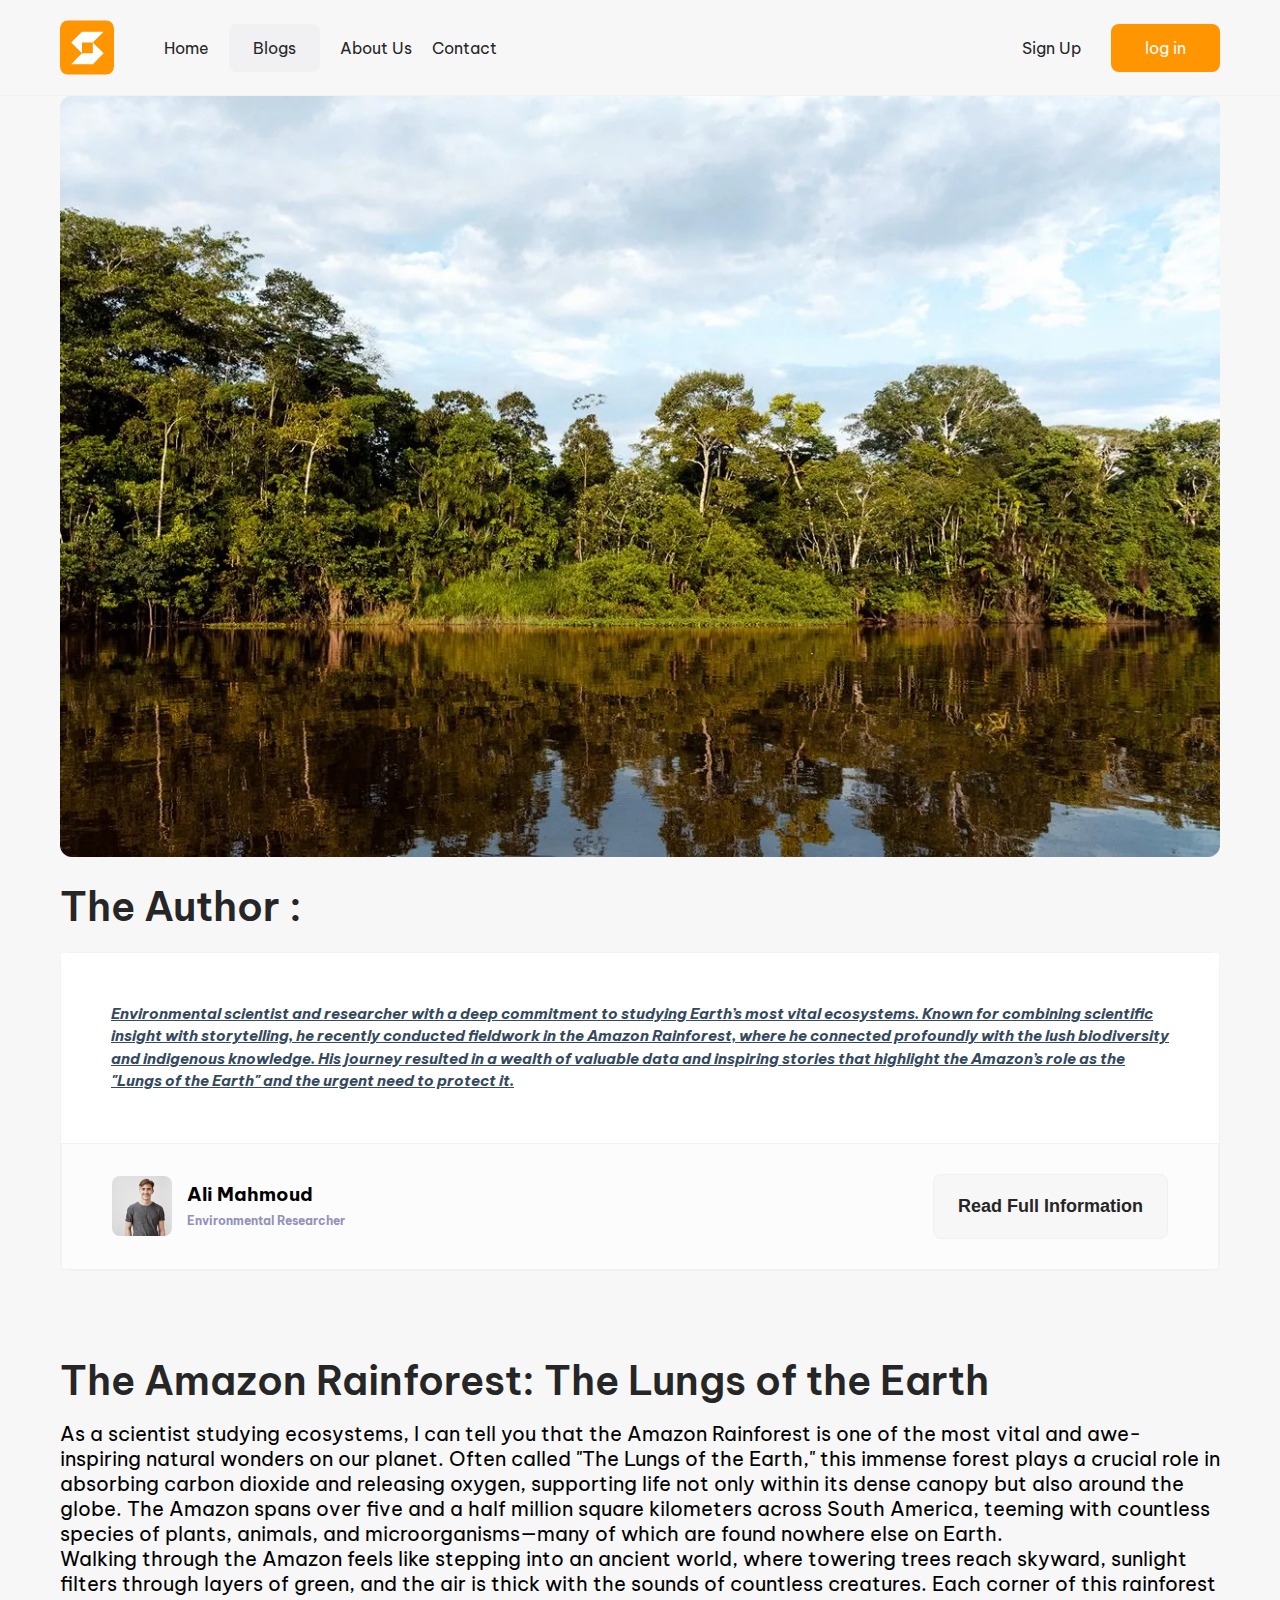
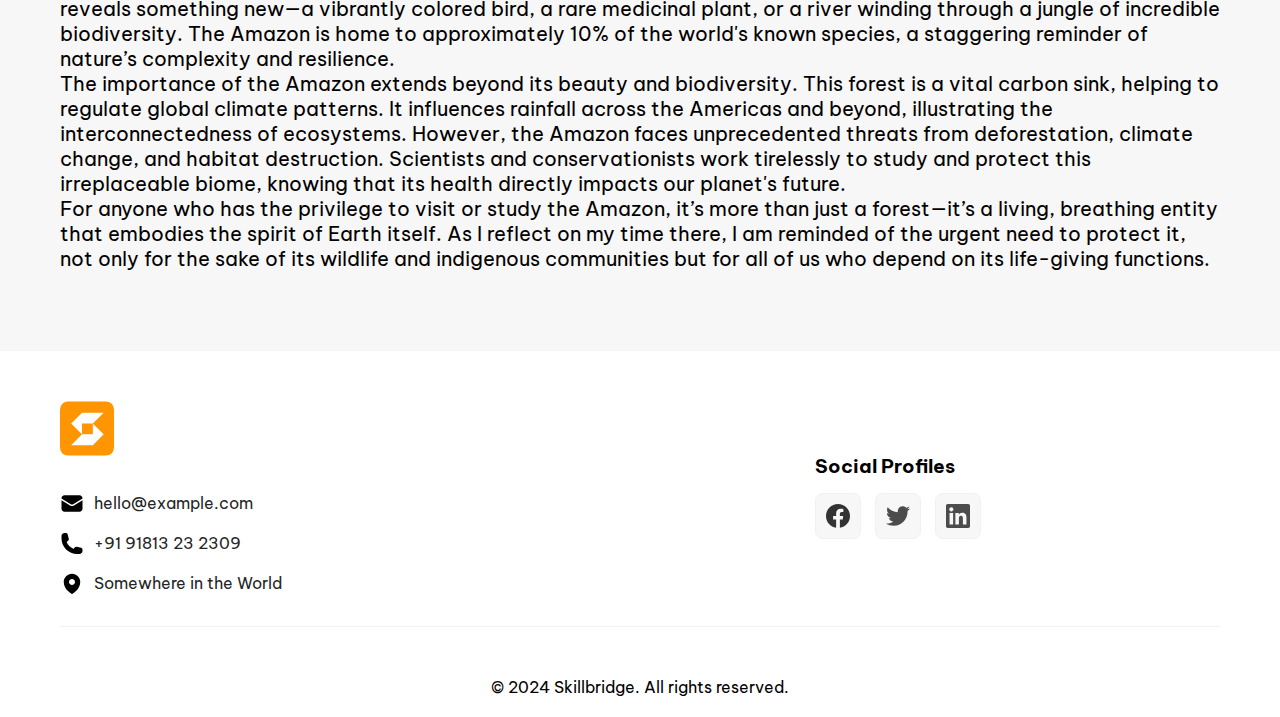
==== assets/Pages/Amazon.html @ 540402ab "first commit" ====
<!DOCTYPE html>
<html lang="en">
  <head>
    <meta charset="UTF-8" />
    <meta name="viewport" content="width=device-width, initial-scale=1.0" />
    <title>Blog</title>
    <link rel="stylesheet" href="/assets/css/main.css" />
  </head>
  <body>
    <header class="header">
      <div class="container">
        <div class="row">
          <div class="header-left">
            <img src="/assets/Images/Logo.svg" alt="logo-img" />
            <nav class="navbar">
              <a href="/index.html">Home</a>
              <a href="#" class="active">Blogs</a>
              <a href="#">About Us</a>
              <a href="#">Contact</a>
            </nav>
          </div>
          <div class="botton">
            <a href="#" class="Sign-Up">Sign Up</a>
            <a href="#" class="log-in">log in</a>
            <svg class="icon-header" xmlns="http://www.w3.org/2000/svg">
              <path
                fill-rule="evenodd"
                clip-rule="evenodd"
                d="M4.25 10.0625C4.25 9.4757 4.7257 9 5.3125 9H28.6875C29.2743 9 29.75 9.4757 29.75 10.0625C29.75 10.6493 29.2743 11.125 28.6875 11.125H5.3125C4.7257 11.125 4.25 10.6493 4.25 10.0625ZM4.25 17.5C4.25 16.9132 4.7257 16.4375 5.3125 16.4375H28.6875C29.2743 16.4375 29.75 16.9132 29.75 17.5C29.75 18.0868 29.2743 18.5625 28.6875 18.5625H5.3125C4.7257 18.5625 4.25 18.0868 4.25 17.5ZM15.9375 24.9375C15.9375 24.3507 16.4132 23.875 17 23.875H28.6875C29.2743 23.875 29.75 24.3507 29.75 24.9375C29.75 25.5243 29.2743 26 28.6875 26H17C16.4132 26 15.9375 25.5243 15.9375 24.9375Z"
              />
            </svg>
          </div>
        </div>
      </div>
    </header>
    <main>
      <section class="img-Blog">
        <div class="container">
          <div class="Blog-img">
            <img
              class="img"
              src="/assets/Images/Blogs-img-DetailsPage/2.webp"
              alt="hero-imf"
            />
          </div>
        </div>
      </section>
      <section class="Authors">
        <div class="container">
          <div class="row">
            <h2 class="Authors-h2">The Author :</h2>
            <div class="Author-area">
              <div class="Author">
                <div class="Author-text">
                  <p>
                    Environmental scientist and researcher with a deep
                    commitment to studying Earth’s most vital ecosystems. Known
                    for combining scientific insight with storytelling, he
                    recently conducted fieldwork in the Amazon Rainforest, where
                    he connected profoundly with the lush biodiversity and
                    indigenous knowledge. His journey resulted in a wealth of
                    valuable data and inspiring stories that highlight the
                    Amazon’s role as the "Lungs of the Earth" and the urgent
                    need to protect it.
                  </p>
                </div>
                <div class="Author-user-area">
                  <div class="Author-user-Info">
                    <img
                      src="/assets/Images/Author-img/user2.png"
                      alt="Author-img"
                    />
                    <h3>
                      Ali Mahmoud <br />
                      <span>Environmental Researcher</span>
                    </h3>
                  </div>
                  <button type="button">Read Full Information</button>
                </div>
              </div>
            </div>
          </div>
        </div>
      </section>
      <section class="Main-paragraph">
        <div class="container">
          <div class="paragraph-main">
            <h2>The Amazon Rainforest: The Lungs of the Earth</h2>
            <p>
              As a scientist studying ecosystems, I can tell you that the Amazon
              Rainforest is one of the most vital and awe-inspiring natural
              wonders on our planet. Often called "The Lungs of the Earth," this
              immense forest plays a crucial role in absorbing carbon dioxide
              and releasing oxygen, supporting life not only within its dense
              canopy but also around the globe. The Amazon spans over five and a
              half million square kilometers across South America, teeming with
              countless species of plants, animals, and microorganisms—many of
              which are found nowhere else on Earth.
              <br />
              Walking through the Amazon feels like stepping into an ancient
              world, where towering trees reach skyward, sunlight filters
              through layers of green, and the air is thick with the sounds of
              countless creatures. Each corner of this rainforest reveals
              something new—a vibrantly colored bird, a rare medicinal plant, or
              a river winding through a jungle of incredible biodiversity. The
              Amazon is home to approximately 10% of the world's known species,
              a staggering reminder of nature’s complexity and resilience.
              <br />
              The importance of the Amazon extends beyond its beauty and
              biodiversity. This forest is a vital carbon sink, helping to
              regulate global climate patterns. It influences rainfall across
              the Americas and beyond, illustrating the interconnectedness of
              ecosystems. However, the Amazon faces unprecedented threats from
              deforestation, climate change, and habitat destruction. Scientists
              and conservationists work tirelessly to study and protect this
              irreplaceable biome, knowing that its health directly impacts our
              planet's future.
              <br />
              For anyone who has the privilege to visit or study the Amazon,
              it’s more than just a forest—it’s a living, breathing entity that
              embodies the spirit of Earth itself. As I reflect on my time
              there, I am reminded of the urgent need to protect it, not only
              for the sake of its wildlife and indigenous communities but for
              all of us who depend on its life-giving functions.
            </p>
          </div>
        </div>
      </section>
    </main>
    <footer class="footer">
      <div class="container">
        <div class="footer-main">
          <div class="row">
            <div class="footer-left">
              <img src="/assets/Images/Logo.svg" alt="logo-img" />
              <div class="Contact-lnfo">
                <div class="Contact-lnfo-data">
                  <svg class="icon-mail" xmlns="http://www.w3.org/2000/svg">
                    <path
                      d="M1.5 9.1691V17.75C1.5 19.4069 2.84315 20.75 4.5 20.75H19.5C21.1569 20.75 22.5 19.4069 22.5 17.75V9.1691L13.5723 14.6631C12.6081 15.2564 11.3919 15.2564 10.4277 14.6631L1.5 9.1691Z"
                    />
                    <path
                      d="M22.5 7.40783V7.25C22.5 5.59315 21.1569 4.25 19.5 4.25H4.5C2.84315 4.25 1.5 5.59315 1.5 7.25V7.40783L11.2139 13.3856C11.696 13.6823 12.304 13.6823 12.7861 13.3856L22.5 7.40783Z"
                    />
                  </svg>
                  <span>hello@example.com</span>
                </div>
                <div class="Contact-lnfo-data">
                  <svg class="icon-phone" xmlns="http://www.w3.org/2000/svg">
                    <path
                      fill-rule="evenodd"
                      clip-rule="evenodd"
                      d="M1.5 5C1.5 3.34315 2.84315 2 4.5 2H5.87163C6.732 2 7.48197 2.58556 7.69064 3.42025L8.79644 7.84343C8.97941 8.5753 8.70594 9.34555 8.10242 9.79818L6.8088 10.7684C6.67447 10.8691 6.64527 11.0167 6.683 11.1197C7.81851 14.2195 10.2805 16.6815 13.3803 17.817C13.4833 17.8547 13.6309 17.8255 13.7316 17.6912L14.7018 16.3976C15.1545 15.7941 15.9247 15.5206 16.6566 15.7036L21.0798 16.8094C21.9144 17.018 22.5 17.768 22.5 18.6284V20C22.5 21.6569 21.1569 23 19.5 23H17.25C8.55151 23 1.5 15.9485 1.5 7.25V5Z"
                    />
                  </svg>
                  <span>+91 91813 23 2309</span>
                </div>
                <div class="Contact-lnfo-data">
                  <svg class="icon-location" xmlns="http://www.w3.org/2000/svg">
                    <path
                      fill-rule="evenodd"
                      clip-rule="evenodd"
                      d="M11.5397 22.851C11.57 22.8685 11.5937 22.8821 11.6105 22.8915L11.6384 22.9071C11.8613 23.0294 12.1378 23.0285 12.3608 22.9075L12.3895 22.8915C12.4063 22.8821 12.43 22.8685 12.4603 22.851C12.5207 22.816 12.607 22.765 12.7155 22.6982C12.9325 22.5646 13.2388 22.3676 13.6046 22.1091C14.3351 21.5931 15.3097 20.8274 16.2865 19.8273C18.2307 17.8368 20.25 14.8462 20.25 11C20.25 6.44365 16.5563 2.75 12 2.75C7.44365 2.75 3.75 6.44365 3.75 11C3.75 14.8462 5.76932 17.8368 7.71346 19.8273C8.69025 20.8274 9.66491 21.5931 10.3954 22.1091C10.7612 22.3676 11.0675 22.5646 11.2845 22.6982C11.393 22.765 11.4793 22.816 11.5397 22.851ZM12 14C13.6569 14 15 12.6569 15 11C15 9.34315 13.6569 8 12 8C10.3431 8 9 9.34315 9 11C9 12.6569 10.3431 14 12 14Z"
                    />
                  </svg>
                  <span>Somewhere in the World</span>
                </div>
              </div>
            </div>
            <div class="footer-right">
              <div class="footer-right-item">
                <h3>Social Profiles</h3>
                <nav class="svgs">
                  <a href="https://www.facebook.com/" target="_blank">
                    <svg
                      class="icon-facebook"
                      xmlns="http://www.w3.org/2000/svg"
                    >
                      <g clip-path="url(#clip0_1_496)">
                        <path
                          d="M24 12C24 5.37258 18.6274 0 12 0C5.37258 0 0 5.37258 0 12C0 17.9895 4.3882 22.954 10.125 23.8542V15.4687H7.07812V12H10.125V9.35625C10.125 6.34875 11.9166 4.6875 14.6576 4.6875C15.9701 4.6875 17.3438 4.92187 17.3438 4.92187V7.875H15.8306C14.34 7.875 13.875 8.80008 13.875 9.75V12H17.2031L16.6711 15.4687H13.875V23.8542C19.6118 22.954 24 17.9895 24 12Z"
                          fill="#333333"
                        />
                      </g>
                    </svg>
                  </a>
                  <a href="https://www.twitter.com/" target="_blank">
                    <svg
                      class="icon-twitter"
                      xmlns="http://www.w3.org/2000/svg"
                    >
                      <g clip-path="url(#clip0_1_499)">
                        <path
                          d="M7.55016 21.75C16.6045 21.75 21.5583 14.2467 21.5583 7.74186C21.5583 7.53092 21.5536 7.3153 21.5442 7.10436C22.5079 6.40746 23.3395 5.54425 24 4.5553C23.1025 4.9546 22.1496 5.21538 21.1739 5.32874C22.2013 4.71291 22.9705 3.74547 23.3391 2.60577C22.3726 3.17856 21.3156 3.58261 20.2134 3.80061C19.4708 3.01156 18.489 2.48912 17.4197 2.31405C16.3504 2.13899 15.2532 2.32105 14.2977 2.8321C13.3423 3.34314 12.5818 4.15471 12.1338 5.14131C11.6859 6.12792 11.5754 7.23462 11.8195 8.2903C9.86249 8.19209 7.94794 7.6837 6.19998 6.7981C4.45203 5.91249 2.90969 4.66944 1.67297 3.14952C1.0444 4.23324 0.852057 5.51565 1.13503 6.73609C1.418 7.95654 2.15506 9.02345 3.19641 9.71999C2.41463 9.69517 1.64998 9.48468 0.965625 9.10592V9.16686C0.964925 10.3041 1.3581 11.4066 2.07831 12.2868C2.79852 13.167 3.80132 13.7706 4.91625 13.995C4.19206 14.1931 3.43198 14.222 2.69484 14.0794C3.00945 15.0574 3.62157 15.9129 4.44577 16.5263C5.26997 17.1398 6.26512 17.4806 7.29234 17.5012C5.54842 18.8711 3.39417 19.6141 1.17656 19.6106C0.783287 19.61 0.390399 19.5859 0 19.5384C2.25286 20.9837 4.87353 21.7514 7.55016 21.75Z"
                        />
                      </g>
                    </svg>
                  </a>
                  <a href="https://www.linkedin.com/" target="_blank">
                    <svg
                      class="icon-linkedin"
                      xmlns="http://www.w3.org/2000/svg"
                    >
                      <g clip-path="url(#clip0_1_502)">
                        <path
                          d="M22.2234 0H1.77187C0.792187 0 0 0.773438 0 1.72969V22.2656C0 23.2219 0.792187 24 1.77187 24H22.2234C23.2031 24 24 23.2219 24 22.2703V1.72969C24 0.773438 23.2031 0 22.2234 0ZM7.12031 20.4516H3.55781V8.99531H7.12031V20.4516ZM5.33906 7.43438C4.19531 7.43438 3.27188 6.51094 3.27188 5.37187C3.27188 4.23281 4.19531 3.30937 5.33906 3.30937C6.47813 3.30937 7.40156 4.23281 7.40156 5.37187C7.40156 6.50625 6.47813 7.43438 5.33906 7.43438ZM20.4516 20.4516H16.8937V14.8828C16.8937 13.5562 16.8703 11.8453 15.0422 11.8453C13.1906 11.8453 12.9094 13.2937 12.9094 14.7891V20.4516H9.35625V8.99531H12.7687V10.5609H12.8156C13.2891 9.66094 14.4516 8.70938 16.1813 8.70938C19.7859 8.70938 20.4516 11.0813 20.4516 14.1656V20.4516Z"
                        />
                      </g>
                    </svg>
                  </a>
                </nav>
              </div>
            </div>
          </div>
        </div>
        <span class="rights">© 2024 Skillbridge. All rights reserved.</span>
      </div>
    </footer>
  </body>
</html>
---- assets/css/main.css ----
@import url(layout.css);
@import url(homePage.css);
@import url(blog-postPage.css);
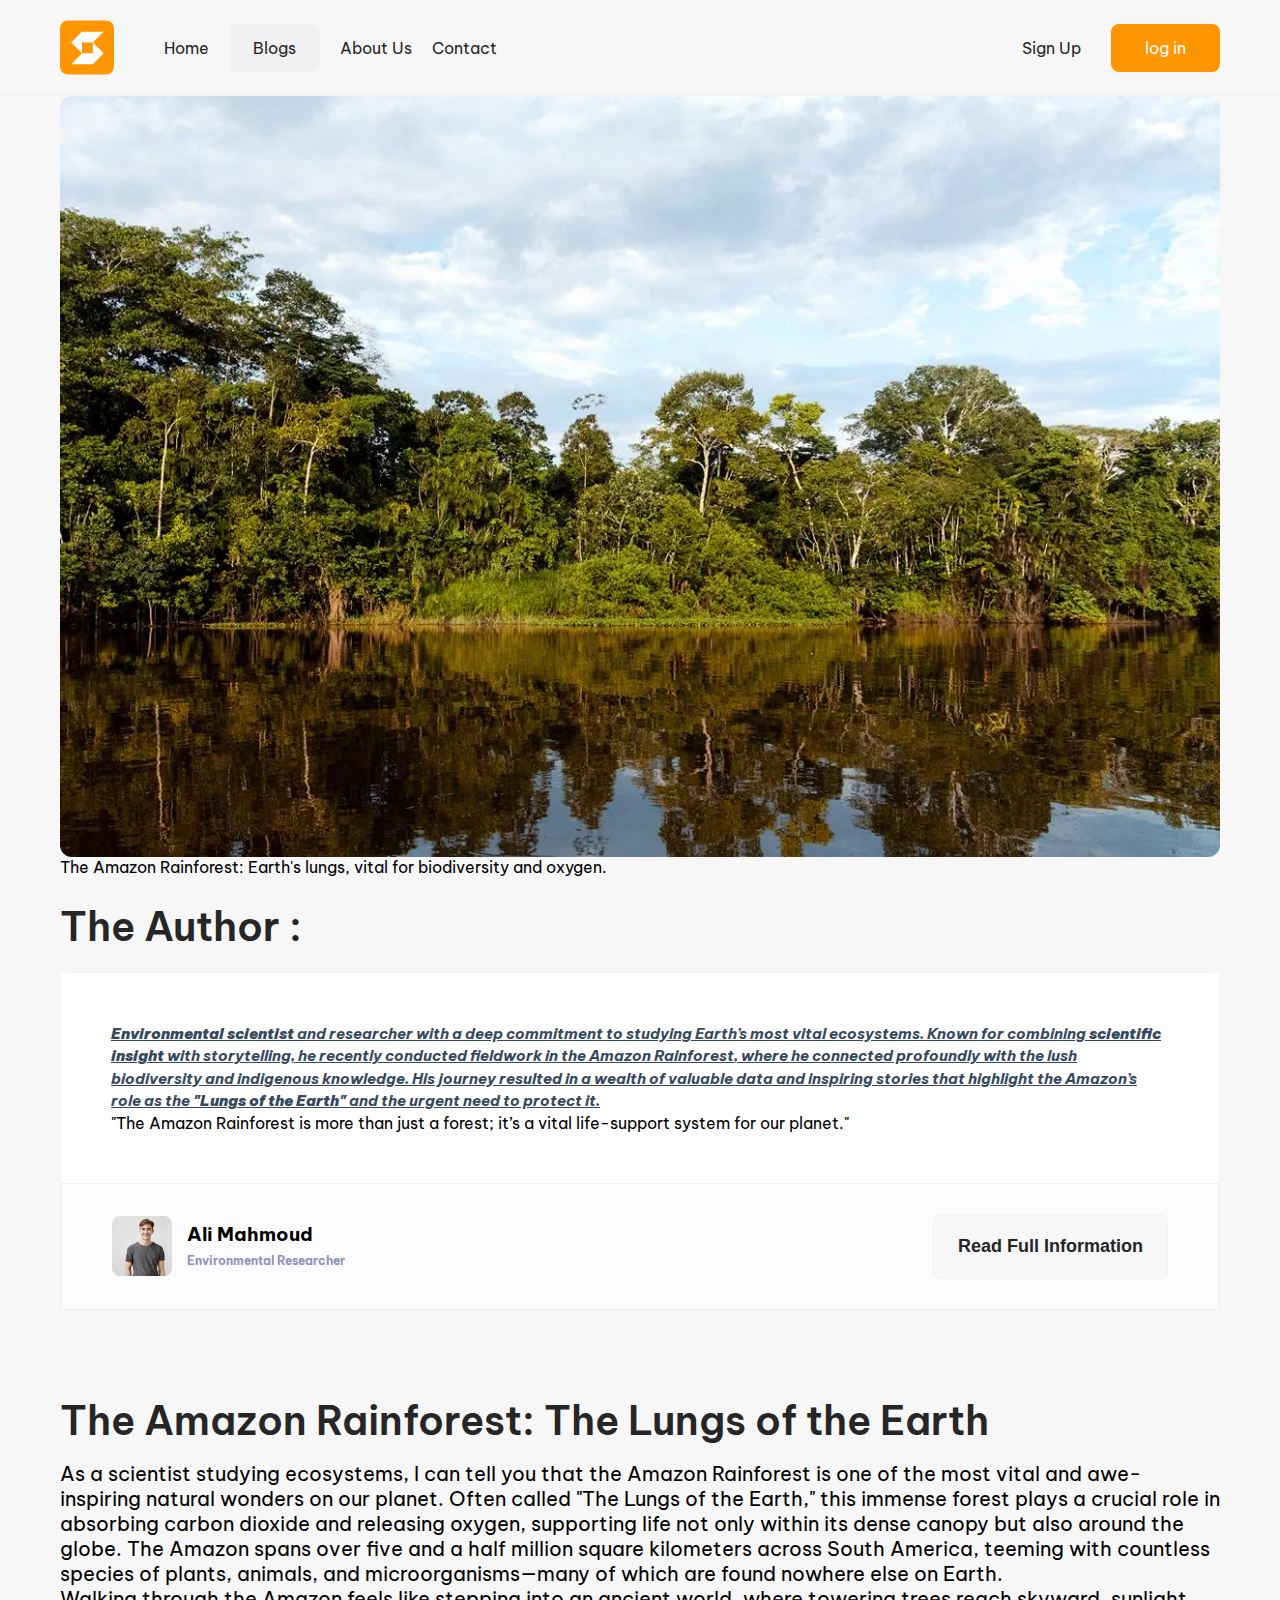
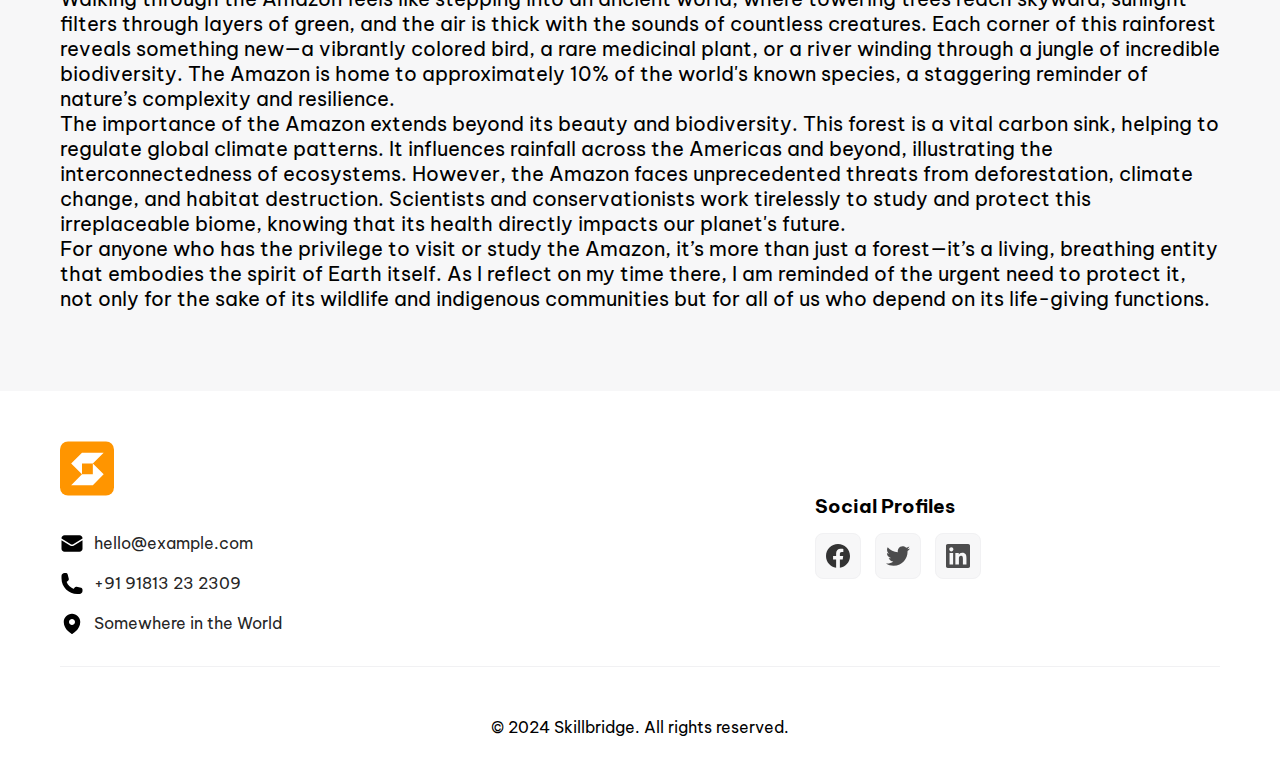
==== commit 7298e2b5: "third commit" ====
--- a/assets/Pages/Amazon.html
+++ b/assets/Pages/Amazon.html
@@ -1,220 +1,199 @@
 <!DOCTYPE html>
 <html lang="en">
-  <head>
-    <meta charset="UTF-8" />
-    <meta name="viewport" content="width=device-width, initial-scale=1.0" />
-    <title>Blog</title>
-    <link rel="stylesheet" href="/assets/css/main.css" />
-  </head>
-  <body>
-    <header class="header">
+<head>
+  <meta charset="UTF-8" />
+  <meta name="viewport" content="width=device-width, initial-scale=1.0" />
+  <title>Blog</title>
+  <link rel="stylesheet" href="../css/main.css" />
+</head>
+<body>
+  <header class="header">
+    <div class="container">
+      <div class="row">
+        <div class="header-left">
+          <img src="../Images/Logo.svg" alt="logo-img" />
+          <nav class="navbar">
+            <a href="../../index.html">Home</a>
+            <a href="#" class="active">Blogs</a>
+            <a href="#">About Us</a>
+            <a href="#">Contact</a>
+          </nav>
+        </div>
+        <div class="botton">
+          <a href="#" class="Sign-Up">Sign Up</a>
+          <a href="#" class="log-in">log in</a>
+          <svg class="icon-header" xmlns="http://www.w3.org/2000/svg">
+            <path fill-rule="evenodd" clip-rule="evenodd"
+              d="M4.25 10.0625C4.25 9.4757 4.7257 9 5.3125 9H28.6875C29.2743 9 29.75 9.4757 29.75 10.0625C29.75 10.6493 29.2743 11.125 28.6875 11.125H5.3125C4.7257 11.125 4.25 10.6493 4.25 10.0625ZM4.25 17.5C4.25 16.9132 4.7257 16.4375 5.3125 16.4375H28.6875C29.2743 16.4375 29.75 16.9132 29.75 17.5C29.75 18.0868 29.2743 18.5625 28.6875 18.5625H5.3125C4.7257 18.5625 4.25 18.0868 4.25 17.5ZM15.9375 24.9375C15.9375 24.3507 16.4132 23.875 17 23.875H28.6875C29.2743 23.875 29.75 24.3507 29.75 24.9375C29.75 25.5243 29.2743 26 28.6875 26H17C16.4132 26 15.9375 25.5243 15.9375 24.9375Z" />
+          </svg>
+        </div>
+      </div>
+    </div>
+  </header>
+  <main>
+    <section class="img-Blog">
+      <div class="container">
+        <figure class="Blog-img">
+          <img class="img" src="../Images/Blogs-img-DetailsPage/2.webp" alt="hero image" />
+          <figcaption>
+            The Amazon Rainforest: Earth's lungs, vital for biodiversity and
+            oxygen.
+          </figcaption>
+        </figure>
+      </div>
+    </section>
+    <section class="Authors">
       <div class="container">
         <div class="row">
-          <div class="header-left">
-            <img src="/assets/Images/Logo.svg" alt="logo-img" />
-            <nav class="navbar">
-              <a href="/index.html">Home</a>
-              <a href="#" class="active">Blogs</a>
-              <a href="#">About Us</a>
-              <a href="#">Contact</a>
-            </nav>
-          </div>
-          <div class="botton">
-            <a href="#" class="Sign-Up">Sign Up</a>
-            <a href="#" class="log-in">log in</a>
-            <svg class="icon-header" xmlns="http://www.w3.org/2000/svg">
-              <path
-                fill-rule="evenodd"
-                clip-rule="evenodd"
-                d="M4.25 10.0625C4.25 9.4757 4.7257 9 5.3125 9H28.6875C29.2743 9 29.75 9.4757 29.75 10.0625C29.75 10.6493 29.2743 11.125 28.6875 11.125H5.3125C4.7257 11.125 4.25 10.6493 4.25 10.0625ZM4.25 17.5C4.25 16.9132 4.7257 16.4375 5.3125 16.4375H28.6875C29.2743 16.4375 29.75 16.9132 29.75 17.5C29.75 18.0868 29.2743 18.5625 28.6875 18.5625H5.3125C4.7257 18.5625 4.25 18.0868 4.25 17.5ZM15.9375 24.9375C15.9375 24.3507 16.4132 23.875 17 23.875H28.6875C29.2743 23.875 29.75 24.3507 29.75 24.9375C29.75 25.5243 29.2743 26 28.6875 26H17C16.4132 26 15.9375 25.5243 15.9375 24.9375Z"
-              />
-            </svg>
-          </div>
-        </div>
-      </div>
-    </header>
-    <main>
-      <section class="img-Blog">
-        <div class="container">
-          <div class="Blog-img">
-            <img
-              class="img"
-              src="/assets/Images/Blogs-img-DetailsPage/2.webp"
-              alt="hero-imf"
-            />
-          </div>
-        </div>
-      </section>
-      <section class="Authors">
-        <div class="container">
-          <div class="row">
-            <h2 class="Authors-h2">The Author :</h2>
-            <div class="Author-area">
-              <div class="Author">
-                <div class="Author-text">
-                  <p>
-                    Environmental scientist and researcher with a deep
-                    commitment to studying Earth’s most vital ecosystems. Known
-                    for combining scientific insight with storytelling, he
-                    recently conducted fieldwork in the Amazon Rainforest, where
-                    he connected profoundly with the lush biodiversity and
-                    indigenous knowledge. His journey resulted in a wealth of
-                    valuable data and inspiring stories that highlight the
-                    Amazon’s role as the "Lungs of the Earth" and the urgent
-                    need to protect it.
-                  </p>
+          <h2 class="Authors-h2">The Author :</h2>
+          <div class="Author-area">
+            <div class="Author">
+              <div class="Author-text">
+                <p>
+                  <b>Environmental scientist</b> and <em>researcher</em> with
+                  a deep commitment to studying Earth’s most
+                  <u>vital ecosystems</u>. Known for combining
+                  <b>scientific insight</b> with storytelling, he recently
+                  conducted fieldwork in the <u>Amazon Rainforest</u>, where
+                  he connected profoundly with the lush biodiversity and
+                  indigenous knowledge. His journey resulted in a wealth of
+                  valuable data and inspiring stories that highlight the
+                  Amazon’s role as the <b>"Lungs of the Earth"</b> and the
+                  <em>urgent need to protect it</em>.
+                </p>
+                <blockquote>
+                  "The Amazon Rainforest is more than just a forest; it’s a
+                  vital life-support system for our planet."
+                </blockquote>
+              </div>
+              <div class="Author-user-area">
+                <div class="Author-user-Info">
+                  <img src="../Images/Author-img/user2.png" alt="Author-img" />
+                  <h3>
+                    Ali Mahmoud <br />
+                    <span>Environmental Researcher</span>
+                  </h3>
                 </div>
-                <div class="Author-user-area">
-                  <div class="Author-user-Info">
-                    <img
-                      src="/assets/Images/Author-img/user2.png"
-                      alt="Author-img"
-                    />
-                    <h3>
-                      Ali Mahmoud <br />
-                      <span>Environmental Researcher</span>
-                    </h3>
-                  </div>
-                  <button type="button">Read Full Information</button>
-                </div>
+                <button type="button">Read Full Information</button>
               </div>
             </div>
           </div>
         </div>
-      </section>
-      <section class="Main-paragraph">
-        <div class="container">
-          <div class="paragraph-main">
-            <h2>The Amazon Rainforest: The Lungs of the Earth</h2>
-            <p>
-              As a scientist studying ecosystems, I can tell you that the Amazon
-              Rainforest is one of the most vital and awe-inspiring natural
-              wonders on our planet. Often called "The Lungs of the Earth," this
-              immense forest plays a crucial role in absorbing carbon dioxide
-              and releasing oxygen, supporting life not only within its dense
-              canopy but also around the globe. The Amazon spans over five and a
-              half million square kilometers across South America, teeming with
-              countless species of plants, animals, and microorganisms—many of
-              which are found nowhere else on Earth.
-              <br />
-              Walking through the Amazon feels like stepping into an ancient
-              world, where towering trees reach skyward, sunlight filters
-              through layers of green, and the air is thick with the sounds of
-              countless creatures. Each corner of this rainforest reveals
-              something new—a vibrantly colored bird, a rare medicinal plant, or
-              a river winding through a jungle of incredible biodiversity. The
-              Amazon is home to approximately 10% of the world's known species,
-              a staggering reminder of nature’s complexity and resilience.
-              <br />
-              The importance of the Amazon extends beyond its beauty and
-              biodiversity. This forest is a vital carbon sink, helping to
-              regulate global climate patterns. It influences rainfall across
-              the Americas and beyond, illustrating the interconnectedness of
-              ecosystems. However, the Amazon faces unprecedented threats from
-              deforestation, climate change, and habitat destruction. Scientists
-              and conservationists work tirelessly to study and protect this
-              irreplaceable biome, knowing that its health directly impacts our
-              planet's future.
-              <br />
-              For anyone who has the privilege to visit or study the Amazon,
-              it’s more than just a forest—it’s a living, breathing entity that
-              embodies the spirit of Earth itself. As I reflect on my time
-              there, I am reminded of the urgent need to protect it, not only
-              for the sake of its wildlife and indigenous communities but for
-              all of us who depend on its life-giving functions.
-            </p>
-          </div>
+      </div>
+    </section>
+    <section class="Main-paragraph">
+      <div class="container">
+        <div class="paragraph-main">
+          <h2>The Amazon Rainforest: The Lungs of the Earth</h2>
+          <p>
+            As a scientist studying ecosystems, I can tell you that the Amazon
+            Rainforest is one of the most vital and awe-inspiring natural
+            wonders on our planet. Often called "The Lungs of the Earth," this
+            immense forest plays a crucial role in absorbing carbon dioxide
+            and releasing oxygen, supporting life not only within its dense
+            canopy but also around the globe. The Amazon spans over five and a
+            half million square kilometers across South America, teeming with
+            countless species of plants, animals, and microorganisms—many of
+            which are found nowhere else on Earth.
+            <br />
+            Walking through the Amazon feels like stepping into an ancient
+            world, where towering trees reach skyward, sunlight filters
+            through layers of green, and the air is thick with the sounds of
+            countless creatures. Each corner of this rainforest reveals
+            something new—a vibrantly colored bird, a rare medicinal plant, or
+            a river winding through a jungle of incredible biodiversity. The
+            Amazon is home to approximately 10% of the world's known species,
+            a staggering reminder of nature’s complexity and resilience.
+            <br />
+            The importance of the Amazon extends beyond its beauty and
+            biodiversity. This forest is a vital carbon sink, helping to
+            regulate global climate patterns. It influences rainfall across
+            the Americas and beyond, illustrating the interconnectedness of
+            ecosystems. However, the Amazon faces unprecedented threats from
+            deforestation, climate change, and habitat destruction. Scientists
+            and conservationists work tirelessly to study and protect this
+            irreplaceable biome, knowing that its health directly impacts our
+            planet's future.
+            <br />
+            For anyone who has the privilege to visit or study the Amazon,
+            it’s more than just a forest—it’s a living, breathing entity that
+            embodies the spirit of Earth itself. As I reflect on my time
+            there, I am reminded of the urgent need to protect it, not only
+            for the sake of its wildlife and indigenous communities but for
+            all of us who depend on its life-giving functions.
+          </p>
         </div>
-      </section>
-    </main>
-    <footer class="footer">
-      <div class="container">
-        <div class="footer-main">
-          <div class="row">
-            <div class="footer-left">
-              <img src="/assets/Images/Logo.svg" alt="logo-img" />
-              <div class="Contact-lnfo">
-                <div class="Contact-lnfo-data">
-                  <svg class="icon-mail" xmlns="http://www.w3.org/2000/svg">
-                    <path
-                      d="M1.5 9.1691V17.75C1.5 19.4069 2.84315 20.75 4.5 20.75H19.5C21.1569 20.75 22.5 19.4069 22.5 17.75V9.1691L13.5723 14.6631C12.6081 15.2564 11.3919 15.2564 10.4277 14.6631L1.5 9.1691Z"
-                    />
-                    <path
-                      d="M22.5 7.40783V7.25C22.5 5.59315 21.1569 4.25 19.5 4.25H4.5C2.84315 4.25 1.5 5.59315 1.5 7.25V7.40783L11.2139 13.3856C11.696 13.6823 12.304 13.6823 12.7861 13.3856L22.5 7.40783Z"
-                    />
-                  </svg>
-                  <span>hello@example.com</span>
-                </div>
-                <div class="Contact-lnfo-data">
-                  <svg class="icon-phone" xmlns="http://www.w3.org/2000/svg">
-                    <path
-                      fill-rule="evenodd"
-                      clip-rule="evenodd"
-                      d="M1.5 5C1.5 3.34315 2.84315 2 4.5 2H5.87163C6.732 2 7.48197 2.58556 7.69064 3.42025L8.79644 7.84343C8.97941 8.5753 8.70594 9.34555 8.10242 9.79818L6.8088 10.7684C6.67447 10.8691 6.64527 11.0167 6.683 11.1197C7.81851 14.2195 10.2805 16.6815 13.3803 17.817C13.4833 17.8547 13.6309 17.8255 13.7316 17.6912L14.7018 16.3976C15.1545 15.7941 15.9247 15.5206 16.6566 15.7036L21.0798 16.8094C21.9144 17.018 22.5 17.768 22.5 18.6284V20C22.5 21.6569 21.1569 23 19.5 23H17.25C8.55151 23 1.5 15.9485 1.5 7.25V5Z"
-                    />
-                  </svg>
-                  <span>+91 91813 23 2309</span>
-                </div>
-                <div class="Contact-lnfo-data">
-                  <svg class="icon-location" xmlns="http://www.w3.org/2000/svg">
-                    <path
-                      fill-rule="evenodd"
-                      clip-rule="evenodd"
-                      d="M11.5397 22.851C11.57 22.8685 11.5937 22.8821 11.6105 22.8915L11.6384 22.9071C11.8613 23.0294 12.1378 23.0285 12.3608 22.9075L12.3895 22.8915C12.4063 22.8821 12.43 22.8685 12.4603 22.851C12.5207 22.816 12.607 22.765 12.7155 22.6982C12.9325 22.5646 13.2388 22.3676 13.6046 22.1091C14.3351 21.5931 15.3097 20.8274 16.2865 19.8273C18.2307 17.8368 20.25 14.8462 20.25 11C20.25 6.44365 16.5563 2.75 12 2.75C7.44365 2.75 3.75 6.44365 3.75 11C3.75 14.8462 5.76932 17.8368 7.71346 19.8273C8.69025 20.8274 9.66491 21.5931 10.3954 22.1091C10.7612 22.3676 11.0675 22.5646 11.2845 22.6982C11.393 22.765 11.4793 22.816 11.5397 22.851ZM12 14C13.6569 14 15 12.6569 15 11C15 9.34315 13.6569 8 12 8C10.3431 8 9 9.34315 9 11C9 12.6569 10.3431 14 12 14Z"
-                    />
-                  </svg>
-                  <span>Somewhere in the World</span>
-                </div>
+      </div>
+    </section>
+  </main>
+  <footer class="footer">
+    <div class="container">
+      <div class="footer-main">
+        <div class="row">
+          <div class="footer-left">
+            <img src="../Images/Logo.svg" alt="logo-img" />
+            <div class="Contact-lnfo">
+              <div class="Contact-lnfo-data">
+                <svg class="icon-mail" xmlns="http://www.w3.org/2000/svg">
+                  <path
+                    d="M1.5 9.1691V17.75C1.5 19.4069 2.84315 20.75 4.5 20.75H19.5C21.1569 20.75 22.5 19.4069 22.5 17.75V9.1691L13.5723 14.6631C12.6081 15.2564 11.3919 15.2564 10.4277 14.6631L1.5 9.1691Z" />
+                  <path
+                    d="M22.5 7.40783V7.25C22.5 5.59315 21.1569 4.25 19.5 4.25H4.5C2.84315 4.25 1.5 5.59315 1.5 7.25V7.40783L11.2139 13.3856C11.696 13.6823 12.304 13.6823 12.7861 13.3856L22.5 7.40783Z" />
+                </svg>
+                <span>hello@example.com</span>
               </div>
-            </div>
-            <div class="footer-right">
-              <div class="footer-right-item">
-                <h3>Social Profiles</h3>
-                <nav class="svgs">
-                  <a href="https://www.facebook.com/" target="_blank">
-                    <svg
-                      class="icon-facebook"
-                      xmlns="http://www.w3.org/2000/svg"
-                    >
-                      <g clip-path="url(#clip0_1_496)">
-                        <path
-                          d="M24 12C24 5.37258 18.6274 0 12 0C5.37258 0 0 5.37258 0 12C0 17.9895 4.3882 22.954 10.125 23.8542V15.4687H7.07812V12H10.125V9.35625C10.125 6.34875 11.9166 4.6875 14.6576 4.6875C15.9701 4.6875 17.3438 4.92187 17.3438 4.92187V7.875H15.8306C14.34 7.875 13.875 8.80008 13.875 9.75V12H17.2031L16.6711 15.4687H13.875V23.8542C19.6118 22.954 24 17.9895 24 12Z"
-                          fill="#333333"
-                        />
-                      </g>
-                    </svg>
-                  </a>
-                  <a href="https://www.twitter.com/" target="_blank">
-                    <svg
-                      class="icon-twitter"
-                      xmlns="http://www.w3.org/2000/svg"
-                    >
-                      <g clip-path="url(#clip0_1_499)">
-                        <path
-                          d="M7.55016 21.75C16.6045 21.75 21.5583 14.2467 21.5583 7.74186C21.5583 7.53092 21.5536 7.3153 21.5442 7.10436C22.5079 6.40746 23.3395 5.54425 24 4.5553C23.1025 4.9546 22.1496 5.21538 21.1739 5.32874C22.2013 4.71291 22.9705 3.74547 23.3391 2.60577C22.3726 3.17856 21.3156 3.58261 20.2134 3.80061C19.4708 3.01156 18.489 2.48912 17.4197 2.31405C16.3504 2.13899 15.2532 2.32105 14.2977 2.8321C13.3423 3.34314 12.5818 4.15471 12.1338 5.14131C11.6859 6.12792 11.5754 7.23462 11.8195 8.2903C9.86249 8.19209 7.94794 7.6837 6.19998 6.7981C4.45203 5.91249 2.90969 4.66944 1.67297 3.14952C1.0444 4.23324 0.852057 5.51565 1.13503 6.73609C1.418 7.95654 2.15506 9.02345 3.19641 9.71999C2.41463 9.69517 1.64998 9.48468 0.965625 9.10592V9.16686C0.964925 10.3041 1.3581 11.4066 2.07831 12.2868C2.79852 13.167 3.80132 13.7706 4.91625 13.995C4.19206 14.1931 3.43198 14.222 2.69484 14.0794C3.00945 15.0574 3.62157 15.9129 4.44577 16.5263C5.26997 17.1398 6.26512 17.4806 7.29234 17.5012C5.54842 18.8711 3.39417 19.6141 1.17656 19.6106C0.783287 19.61 0.390399 19.5859 0 19.5384C2.25286 20.9837 4.87353 21.7514 7.55016 21.75Z"
-                        />
-                      </g>
-                    </svg>
-                  </a>
-                  <a href="https://www.linkedin.com/" target="_blank">
-                    <svg
-                      class="icon-linkedin"
-                      xmlns="http://www.w3.org/2000/svg"
-                    >
-                      <g clip-path="url(#clip0_1_502)">
-                        <path
-                          d="M22.2234 0H1.77187C0.792187 0 0 0.773438 0 1.72969V22.2656C0 23.2219 0.792187 24 1.77187 24H22.2234C23.2031 24 24 23.2219 24 22.2703V1.72969C24 0.773438 23.2031 0 22.2234 0ZM7.12031 20.4516H3.55781V8.99531H7.12031V20.4516ZM5.33906 7.43438C4.19531 7.43438 3.27188 6.51094 3.27188 5.37187C3.27188 4.23281 4.19531 3.30937 5.33906 3.30937C6.47813 3.30937 7.40156 4.23281 7.40156 5.37187C7.40156 6.50625 6.47813 7.43438 5.33906 7.43438ZM20.4516 20.4516H16.8937V14.8828C16.8937 13.5562 16.8703 11.8453 15.0422 11.8453C13.1906 11.8453 12.9094 13.2937 12.9094 14.7891V20.4516H9.35625V8.99531H12.7687V10.5609H12.8156C13.2891 9.66094 14.4516 8.70938 16.1813 8.70938C19.7859 8.70938 20.4516 11.0813 20.4516 14.1656V20.4516Z"
-                        />
-                      </g>
-                    </svg>
-                  </a>
-                </nav>
+              <div class="Contact-lnfo-data">
+                <svg class="icon-phone" xmlns="http://www.w3.org/2000/svg">
+                  <path fill-rule="evenodd" clip-rule="evenodd"
+                    d="M1.5 5C1.5 3.34315 2.84315 2 4.5 2H5.87163C6.732 2 7.48197 2.58556 7.69064 3.42025L8.79644 7.84343C8.97941 8.5753 8.70594 9.34555 8.10242 9.79818L6.8088 10.7684C6.67447 10.8691 6.64527 11.0167 6.683 11.1197C7.81851 14.2195 10.2805 16.6815 13.3803 17.817C13.4833 17.8547 13.6309 17.8255 13.7316 17.6912L14.7018 16.3976C15.1545 15.7941 15.9247 15.5206 16.6566 15.7036L21.0798 16.8094C21.9144 17.018 22.5 17.768 22.5 18.6284V20C22.5 21.6569 21.1569 23 19.5 23H17.25C8.55151 23 1.5 15.9485 1.5 7.25V5Z" />
+                </svg>
+                <span>+91 91813 23 2309</span>
+              </div>
+              <div class="Contact-lnfo-data">
+                <svg class="icon-location" xmlns="http://www.w3.org/2000/svg">
+                  <path fill-rule="evenodd" clip-rule="evenodd"
+                    d="M11.5397 22.851C11.57 22.8685 11.5937 22.8821 11.6105 22.8915L11.6384 22.9071C11.8613 23.0294 12.1378 23.0285 12.3608 22.9075L12.3895 22.8915C12.4063 22.8821 12.43 22.8685 12.4603 22.851C12.5207 22.816 12.607 22.765 12.7155 22.6982C12.9325 22.5646 13.2388 22.3676 13.6046 22.1091C14.3351 21.5931 15.3097 20.8274 16.2865 19.8273C18.2307 17.8368 20.25 14.8462 20.25 11C20.25 6.44365 16.5563 2.75 12 2.75C7.44365 2.75 3.75 6.44365 3.75 11C3.75 14.8462 5.76932 17.8368 7.71346 19.8273C8.69025 20.8274 9.66491 21.5931 10.3954 22.1091C10.7612 22.3676 11.0675 22.5646 11.2845 22.6982C11.393 22.765 11.4793 22.816 11.5397 22.851ZM12 14C13.6569 14 15 12.6569 15 11C15 9.34315 13.6569 8 12 8C10.3431 8 9 9.34315 9 11C9 12.6569 10.3431 14 12 14Z" />
+                </svg>
+                <span>Somewhere in the World</span>
               </div>
             </div>
           </div>
+          <div class="footer-right">
+            <div class="footer-right-item">
+              <h3>Social Profiles</h3>
+              <nav class="svgs">
+                <a href="https://www.facebook.com/" target="_blank">
+                  <svg class="icon-facebook" xmlns="http://www.w3.org/2000/svg">
+                    <g clip-path="url(#clip0_1_496)">
+                      <path
+                        d="M24 12C24 5.37258 18.6274 0 12 0C5.37258 0 0 5.37258 0 12C0 17.9895 4.3882 22.954 10.125 23.8542V15.4687H7.07812V12H10.125V9.35625C10.125 6.34875 11.9166 4.6875 14.6576 4.6875C15.9701 4.6875 17.3438 4.92187 17.3438 4.92187V7.875H15.8306C14.34 7.875 13.875 8.80008 13.875 9.75V12H17.2031L16.6711 15.4687H13.875V23.8542C19.6118 22.954 24 17.9895 24 12Z"
+                        fill="#333333" />
+                    </g>
+                  </svg>
+                </a>
+                <a href="https://www.twitter.com/" target="_blank">
+                  <svg class="icon-twitter" xmlns="http://www.w3.org/2000/svg">
+                    <g clip-path="url(#clip0_1_499)">
+                      <path
+                        d="M7.55016 21.75C16.6045 21.75 21.5583 14.2467 21.5583 7.74186C21.5583 7.53092 21.5536 7.3153 21.5442 7.10436C22.5079 6.40746 23.3395 5.54425 24 4.5553C23.1025 4.9546 22.1496 5.21538 21.1739 5.32874C22.2013 4.71291 22.9705 3.74547 23.3391 2.60577C22.3726 3.17856 21.3156 3.58261 20.2134 3.80061C19.4708 3.01156 18.489 2.48912 17.4197 2.31405C16.3504 2.13899 15.2532 2.32105 14.2977 2.8321C13.3423 3.34314 12.5818 4.15471 12.1338 5.14131C11.6859 6.12792 11.5754 7.23462 11.8195 8.2903C9.86249 8.19209 7.94794 7.6837 6.19998 6.7981C4.45203 5.91249 2.90969 4.66944 1.67297 3.14952C1.0444 4.23324 0.852057 5.51565 1.13503 6.73609C1.418 7.95654 2.15506 9.02345 3.19641 9.71999C2.41463 9.69517 1.64998 9.48468 0.965625 9.10592V9.16686C0.964925 10.3041 1.3581 11.4066 2.07831 12.2868C2.79852 13.167 3.80132 13.7706 4.91625 13.995C4.19206 14.1931 3.43198 14.222 2.69484 14.0794C3.00945 15.0574 3.62157 15.9129 4.44577 16.5263C5.26997 17.1398 6.26512 17.4806 7.29234 17.5012C5.54842 18.8711 3.39417 19.6141 1.17656 19.6106C0.783287 19.61 0.390399 19.5859 0 19.5384C2.25286 20.9837 4.87353 21.7514 7.55016 21.75Z" />
+                    </g>
+                  </svg>
+                </a>
+                <a href="https://www.linkedin.com/" target="_blank">
+                  <svg class="icon-linkedin" xmlns="http://www.w3.org/2000/svg">
+                    <g clip-path="url(#clip0_1_502)">
+                      <path
+                        d="M22.2234 0H1.77187C0.792187 0 0 0.773438 0 1.72969V22.2656C0 23.2219 0.792187 24 1.77187 24H22.2234C23.2031 24 24 23.2219 24 22.2703V1.72969C24 0.773438 23.2031 0 22.2234 0ZM7.12031 20.4516H3.55781V8.99531H7.12031V20.4516ZM5.33906 7.43438C4.19531 7.43438 3.27188 6.51094 3.27188 5.37187C3.27188 4.23281 4.19531 3.30937 5.33906 3.30937C6.47813 3.30937 7.40156 4.23281 7.40156 5.37187C7.40156 6.50625 6.47813 7.43438 5.33906 7.43438ZM20.4516 20.4516H16.8937V14.8828C16.8937 13.5562 16.8703 11.8453 15.0422 11.8453C13.1906 11.8453 12.9094 13.2937 12.9094 14.7891V20.4516H9.35625V8.99531H12.7687V10.5609H12.8156C13.2891 9.66094 14.4516 8.70938 16.1813 8.70938C19.7859 8.70938 20.4516 11.0813 20.4516 14.1656V20.4516Z" />
+                    </g>
+                  </svg>
+                </a>
+              </nav>
+            </div>
+          </div>
         </div>
-        <span class="rights">© 2024 Skillbridge. All rights reserved.</span>
       </div>
-    </footer>
-  </body>
-</html>
+      <span class="rights">© 2024 Skillbridge. All rights reserved.</span>
+    </div>
+  </footer>
+</body>
+</html>